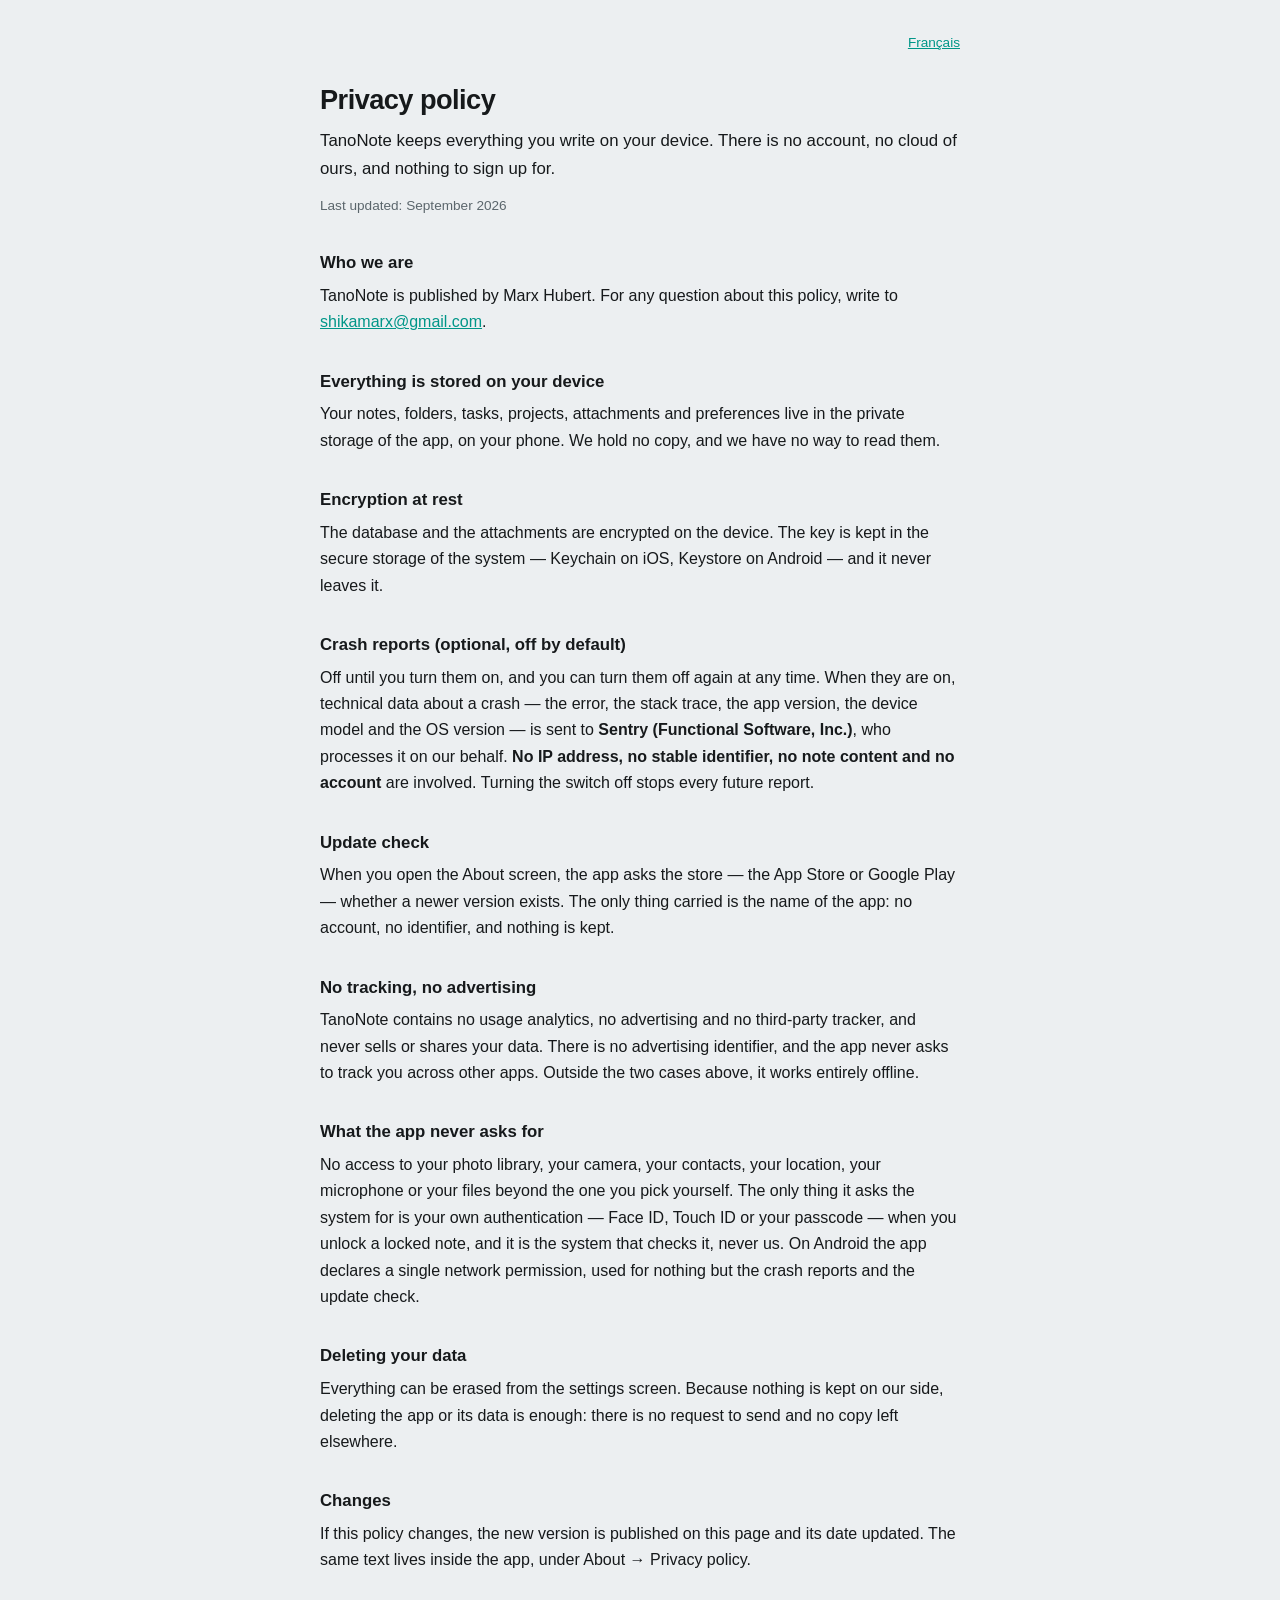
==== site/privacy/index.html @ a53e76ed "Prepare the store listings and add the update check Update check - New UpdateService: the App Store " ====
<!doctype html>
<html lang="en">
<head>
<meta charset="utf-8">
<meta name="viewport" content="width=device-width, initial-scale=1">
<title>Privacy policy — TanoNote</title>
<meta name="description" content="What TanoNote stores on your device, what leaves it, and what never does.">
<link rel="alternate" hreflang="fr" href="fr.html">
<style>
:root {
  color-scheme: light dark;
  --bg: #eceff1;
  --fg: #16191b;
  --muted: #5b666c;
  --accent: #009688;
  --card: #ffffff;
}
@media (prefers-color-scheme: dark) {
  :root { --bg: #263238; --fg: #eceff1; --muted: #9fb0b8; --card: #2f3d44; }
}
* { box-sizing: border-box; }
body {
  margin: 0;
  padding: 32px 20px 64px;
  background: var(--bg);
  color: var(--fg);
  font: 16px/1.65 -apple-system, BlinkMacSystemFont, "Segoe UI", Roboto, sans-serif;
}
main { max-width: 40rem; margin: 0 auto; }
h1 { font-size: 1.7rem; letter-spacing: -0.02em; margin: 0 0 4px; }
h2 { font-size: 1.05rem; margin: 32px 0 6px; }
p { margin: 0 0 12px; }
.lead { font-size: 1.05rem; }
.updated, .lang { color: var(--muted); font-size: 0.85rem; }
.lang { text-align: right; margin: 0 0 24px; }
a { color: var(--accent); }
strong { font-weight: 600; }
</style>
</head>
<body>
<main>
<p class="lang"><a href="fr.html">Français</a></p>
<h1>Privacy policy</h1>
<p class="lead">TanoNote keeps everything you write on your device. There is no account, no cloud of ours, and nothing to sign up for.</p>
<p class="updated">Last updated: September 2026</p>

<h2>Who we are</h2>
<p>TanoNote is published by Marx Hubert. For any question about this policy, write to <a href="mailto:shikamarx@gmail.com">shikamarx@gmail.com</a>.</p>

<h2>Everything is stored on your device</h2>
<p>Your notes, folders, tasks, projects, attachments and preferences live in the private storage of the app, on your phone. We hold no copy, and we have no way to read them.</p>

<h2>Encryption at rest</h2>
<p>The database and the attachments are encrypted on the device. The key is kept in the secure storage of the system — Keychain on iOS, Keystore on Android — and it never leaves it.</p>

<h2>Crash reports (optional, off by default)</h2>
<p>Off until you turn them on, and you can turn them off again at any time. When they are on, technical data about a crash — the error, the stack trace, the app version, the device model and the OS version — is sent to <strong>Sentry (Functional Software, Inc.)</strong>, who processes it on our behalf. <strong>No IP address, no stable identifier, no note content and no account</strong> are involved. Turning the switch off stops every future report.</p>

<h2>Update check</h2>
<p>When you open the About screen, the app asks the store — the App Store or Google Play — whether a newer version exists. The only thing carried is the name of the app: no account, no identifier, and nothing is kept.</p>

<h2>No tracking, no advertising</h2>
<p>TanoNote contains no usage analytics, no advertising and no third-party tracker, and never sells or shares your data. There is no advertising identifier, and the app never asks to track you across other apps. Outside the two cases above, it works entirely offline.</p>

<h2>What the app never asks for</h2>
<p>No access to your photo library, your camera, your contacts, your location, your microphone or your files beyond the one you pick yourself. The only thing it asks the system for is your own authentication — Face ID, Touch ID or your passcode — when you unlock a locked note, and it is the system that checks it, never us. On Android the app declares a single network permission, used for nothing but the crash reports and the update check.</p>

<h2>Deleting your data</h2>
<p>Everything can be erased from the settings screen. Because nothing is kept on our side, deleting the app or its data is enough: there is no request to send and no copy left elsewhere.</p>

<h2>Changes</h2>
<p>If this policy changes, the new version is published on this page and its date updated. The same text lives inside the app, under About → Privacy policy.</p>
</main>
</body>
</html>
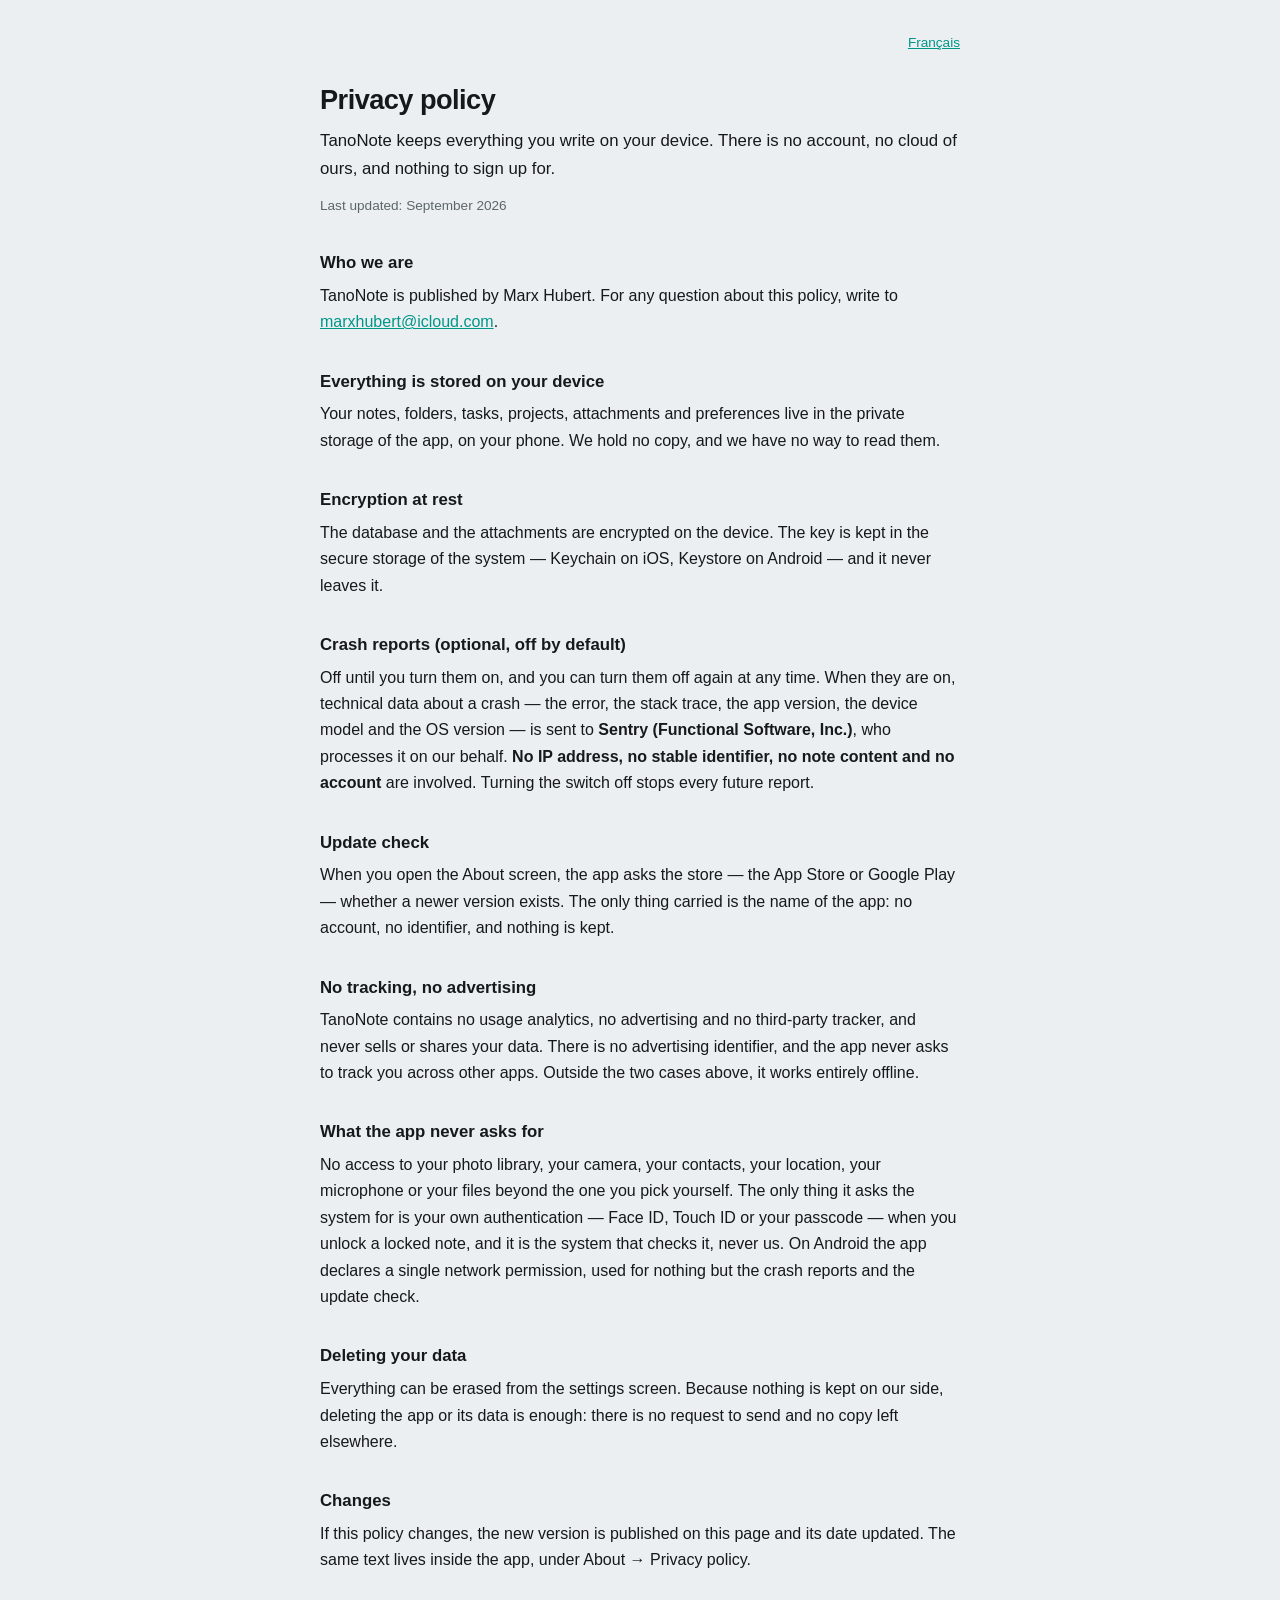
==== commit c71bf9fd: "Give the last interface touches, and take the identity out of the repository Four interface touches." ====
--- a/site/privacy/index.html
+++ b/site/privacy/index.html
@@ -45,7 +45,7 @@
 <p class="updated">Last updated: September 2026</p>
 
 <h2>Who we are</h2>
-<p>TanoNote is published by Marx Hubert. For any question about this policy, write to <a href="mailto:shikamarx@gmail.com">shikamarx@gmail.com</a>.</p>
+<p>TanoNote is published by Marx Hubert. For any question about this policy, write to <a href="mailto:marxhubert@icloud.com">marxhubert@icloud.com</a>.</p>
 
 <h2>Everything is stored on your device</h2>
 <p>Your notes, folders, tasks, projects, attachments and preferences live in the private storage of the app, on your phone. We hold no copy, and we have no way to read them.</p>
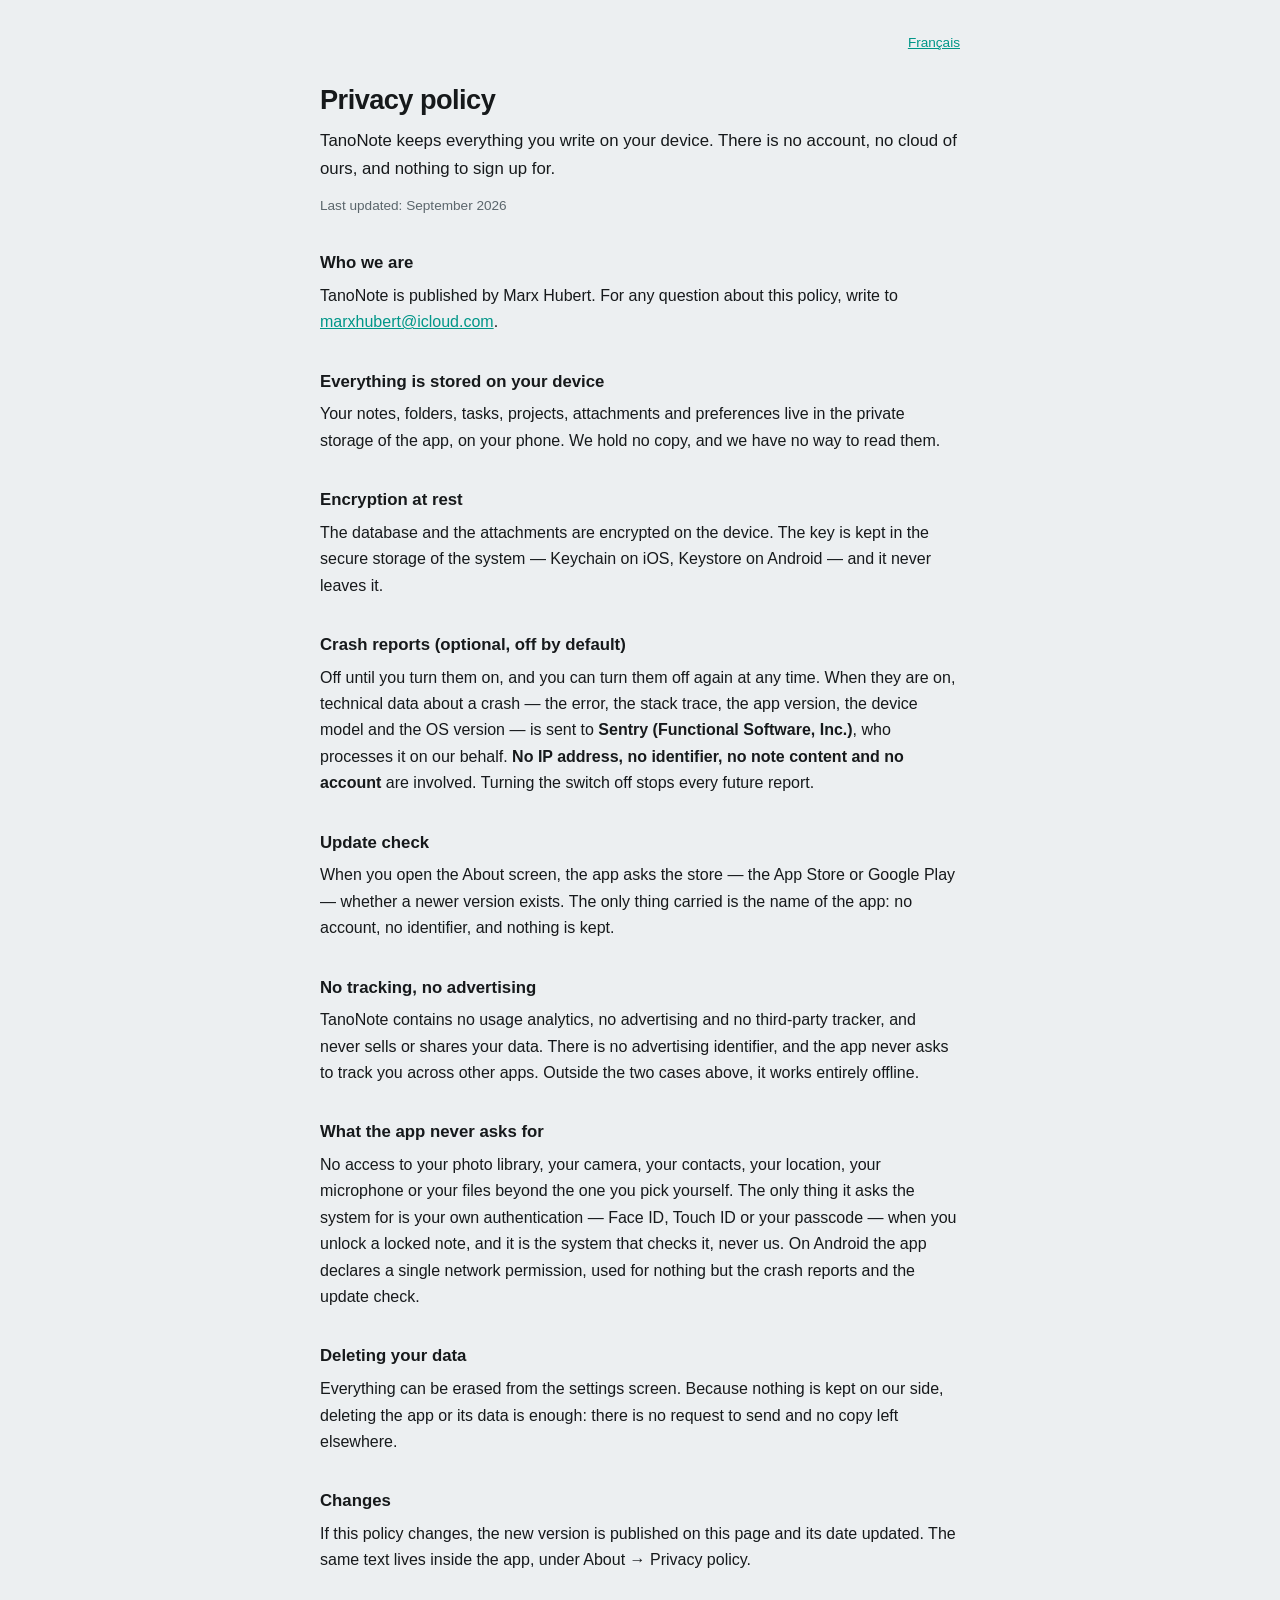
==== commit 0f41bcb6: "Remember the recent searches, and drop a confusing word The search field offers the last queries whi" ====
--- a/site/privacy/index.html
+++ b/site/privacy/index.html
@@ -54,7 +54,7 @@
 <p>The database and the attachments are encrypted on the device. The key is kept in the secure storage of the system — Keychain on iOS, Keystore on Android — and it never leaves it.</p>
 
 <h2>Crash reports (optional, off by default)</h2>
-<p>Off until you turn them on, and you can turn them off again at any time. When they are on, technical data about a crash — the error, the stack trace, the app version, the device model and the OS version — is sent to <strong>Sentry (Functional Software, Inc.)</strong>, who processes it on our behalf. <strong>No IP address, no stable identifier, no note content and no account</strong> are involved. Turning the switch off stops every future report.</p>
+<p>Off until you turn them on, and you can turn them off again at any time. When they are on, technical data about a crash — the error, the stack trace, the app version, the device model and the OS version — is sent to <strong>Sentry (Functional Software, Inc.)</strong>, who processes it on our behalf. <strong>No IP address, no identifier, no note content and no account</strong> are involved. Turning the switch off stops every future report.</p>
 
 <h2>Update check</h2>
 <p>When you open the About screen, the app asks the store — the App Store or Google Play — whether a newer version exists. The only thing carried is the name of the app: no account, no identifier, and nothing is kept.</p>
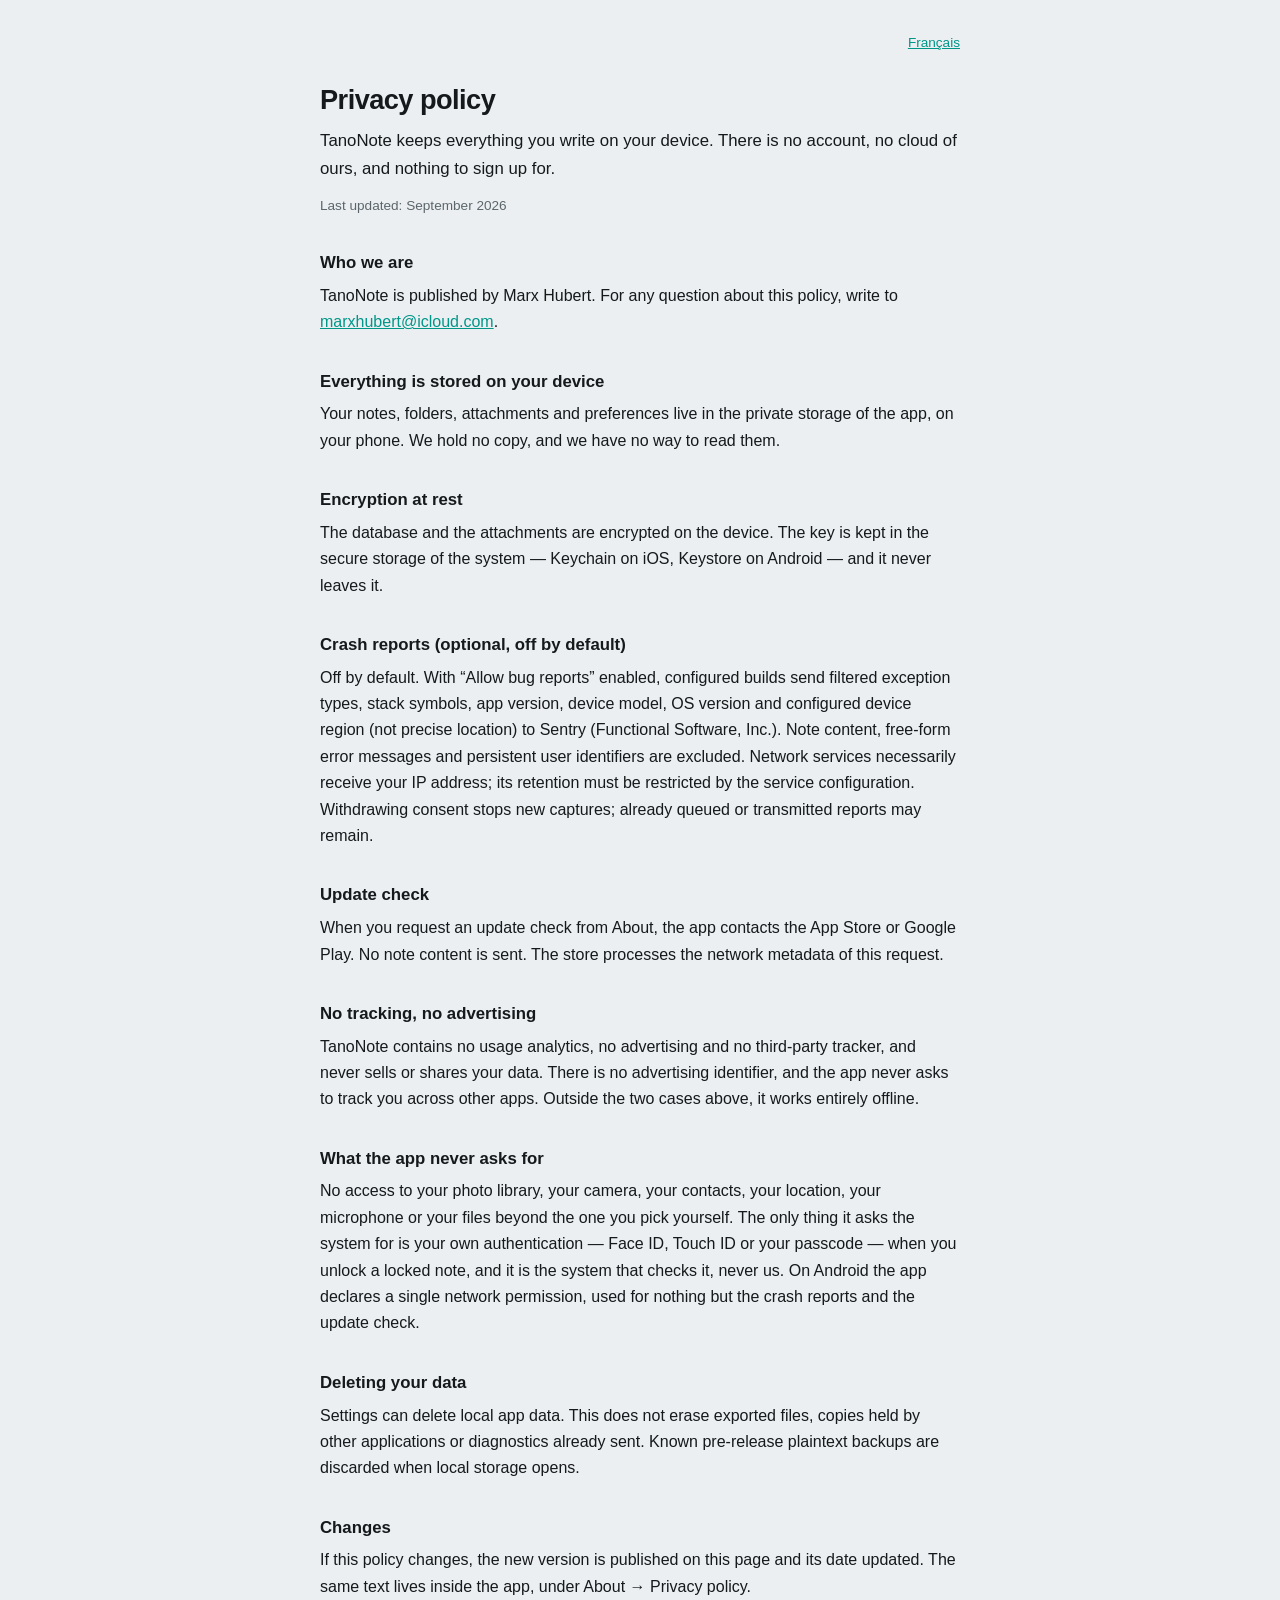
==== commit bb39a07b: "Consolidate security, access rules and Premium foundations Harden archive imports, encrypted storage" ====
--- a/site/privacy/index.html
+++ b/site/privacy/index.html
@@ -48,16 +48,16 @@
 <p>TanoNote is published by Marx Hubert. For any question about this policy, write to <a href="mailto:marxhubert@icloud.com">marxhubert@icloud.com</a>.</p>
 
 <h2>Everything is stored on your device</h2>
-<p>Your notes, folders, tasks, projects, attachments and preferences live in the private storage of the app, on your phone. We hold no copy, and we have no way to read them.</p>
+<p>Your notes, folders, attachments and preferences live in the private storage of the app, on your phone. We hold no copy, and we have no way to read them.</p>
 
 <h2>Encryption at rest</h2>
 <p>The database and the attachments are encrypted on the device. The key is kept in the secure storage of the system — Keychain on iOS, Keystore on Android — and it never leaves it.</p>
 
 <h2>Crash reports (optional, off by default)</h2>
-<p>Off until you turn them on, and you can turn them off again at any time. When they are on, technical data about a crash — the error, the stack trace, the app version, the device model and the OS version — is sent to <strong>Sentry (Functional Software, Inc.)</strong>, who processes it on our behalf. <strong>No IP address, no identifier, no note content and no account</strong> are involved. Turning the switch off stops every future report.</p>
+<p>Off by default. With “Allow bug reports” enabled, configured builds send filtered exception types, stack symbols, app version, device model, OS version and configured device region (not precise location) to Sentry (Functional Software, Inc.). Note content, free-form error messages and persistent user identifiers are excluded. Network services necessarily receive your IP address; its retention must be restricted by the service configuration. Withdrawing consent stops new captures; already queued or transmitted reports may remain.</p>
 
 <h2>Update check</h2>
-<p>When you open the About screen, the app asks the store — the App Store or Google Play — whether a newer version exists. The only thing carried is the name of the app: no account, no identifier, and nothing is kept.</p>
+<p>When you request an update check from About, the app contacts the App Store or Google Play. No note content is sent. The store processes the network metadata of this request.</p>
 
 <h2>No tracking, no advertising</h2>
 <p>TanoNote contains no usage analytics, no advertising and no third-party tracker, and never sells or shares your data. There is no advertising identifier, and the app never asks to track you across other apps. Outside the two cases above, it works entirely offline.</p>
@@ -66,7 +66,7 @@
 <p>No access to your photo library, your camera, your contacts, your location, your microphone or your files beyond the one you pick yourself. The only thing it asks the system for is your own authentication — Face ID, Touch ID or your passcode — when you unlock a locked note, and it is the system that checks it, never us. On Android the app declares a single network permission, used for nothing but the crash reports and the update check.</p>
 
 <h2>Deleting your data</h2>
-<p>Everything can be erased from the settings screen. Because nothing is kept on our side, deleting the app or its data is enough: there is no request to send and no copy left elsewhere.</p>
+<p>Settings can delete local app data. This does not erase exported files, copies held by other applications or diagnostics already sent. Known pre-release plaintext backups are discarded when local storage opens.</p>
 
 <h2>Changes</h2>
 <p>If this policy changes, the new version is published on this page and its date updated. The same text lives inside the app, under About → Privacy policy.</p>
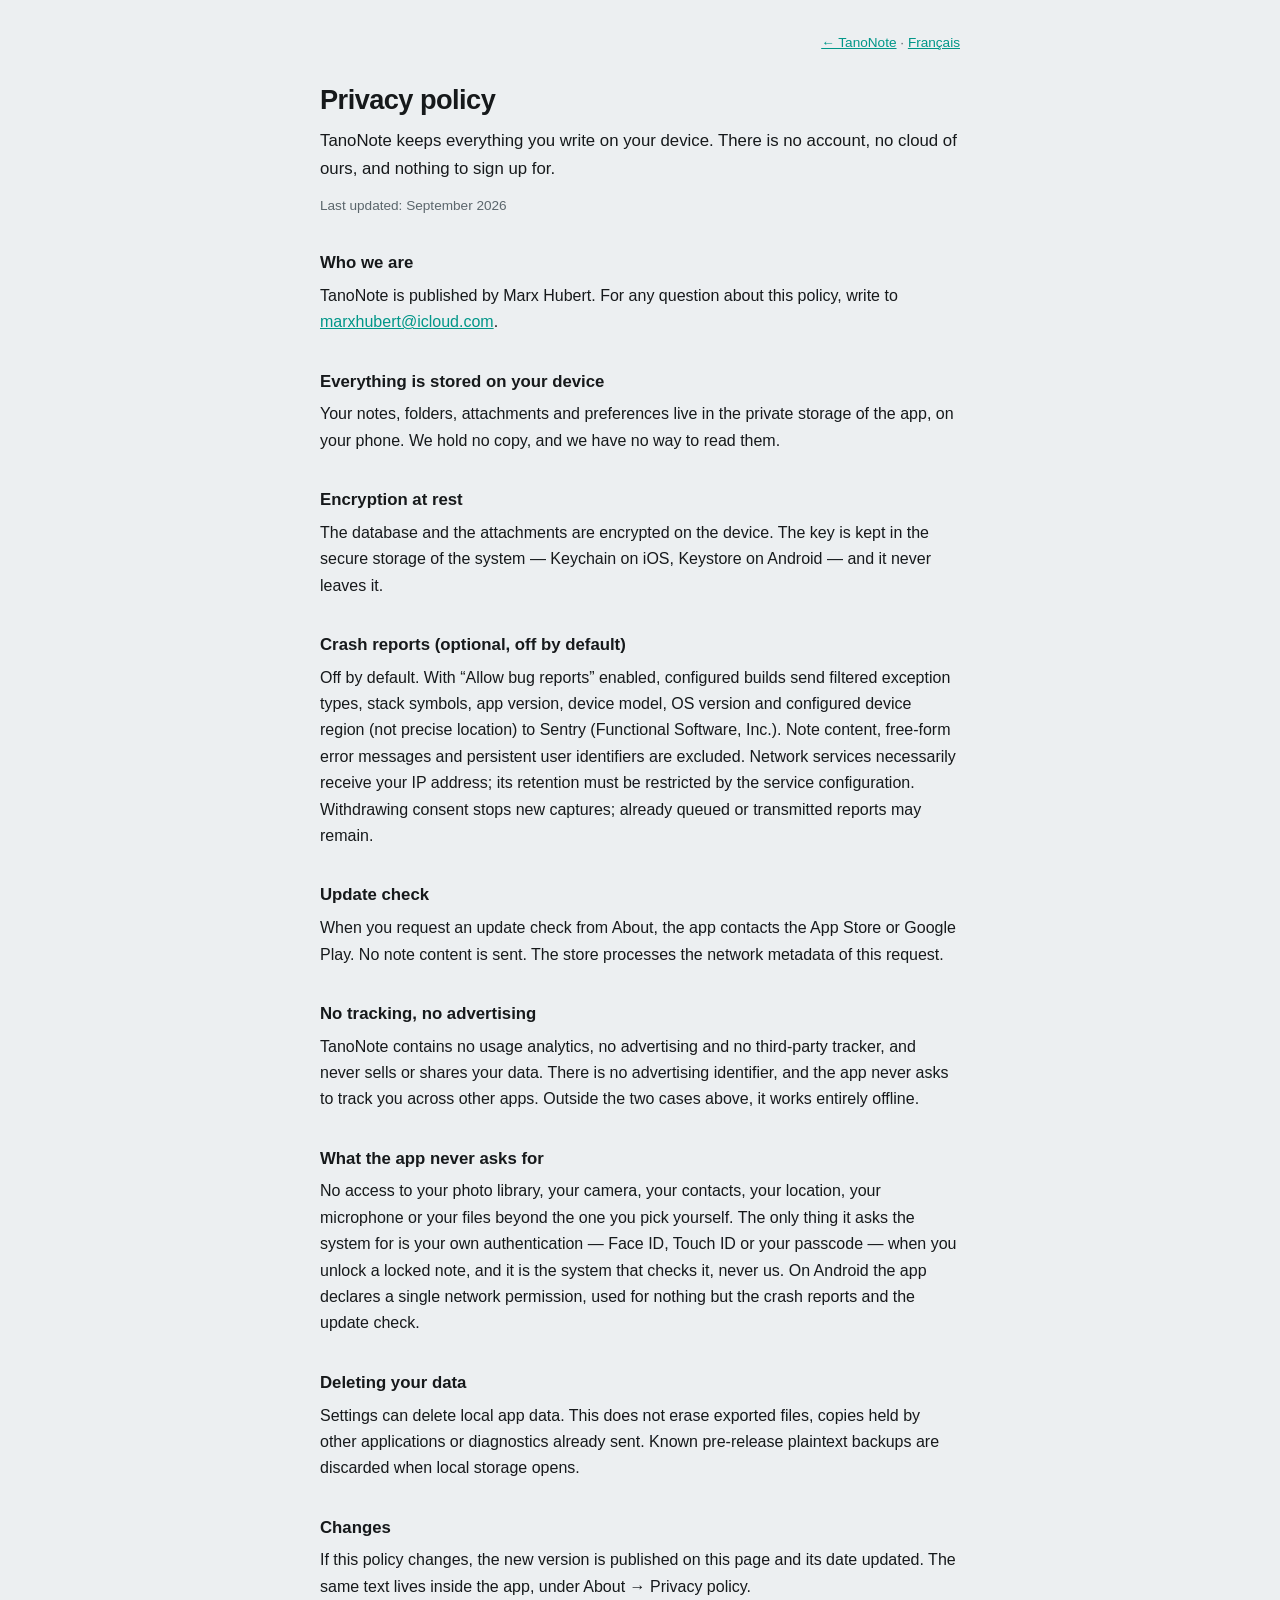
==== commit 128c573e: "Publish the TanoNote landing page A paper-and-ink page served from site/ by the existing Pages workf" ====
--- a/site/privacy/index.html
+++ b/site/privacy/index.html
@@ -39,7 +39,7 @@
 </head>
 <body>
 <main>
-<p class="lang"><a href="fr.html">Français</a></p>
+<p class="lang"><a href="../">← TanoNote</a> · <a href="fr.html">Français</a></p>
 <h1>Privacy policy</h1>
 <p class="lead">TanoNote keeps everything you write on your device. There is no account, no cloud of ours, and nothing to sign up for.</p>
 <p class="updated">Last updated: September 2026</p>
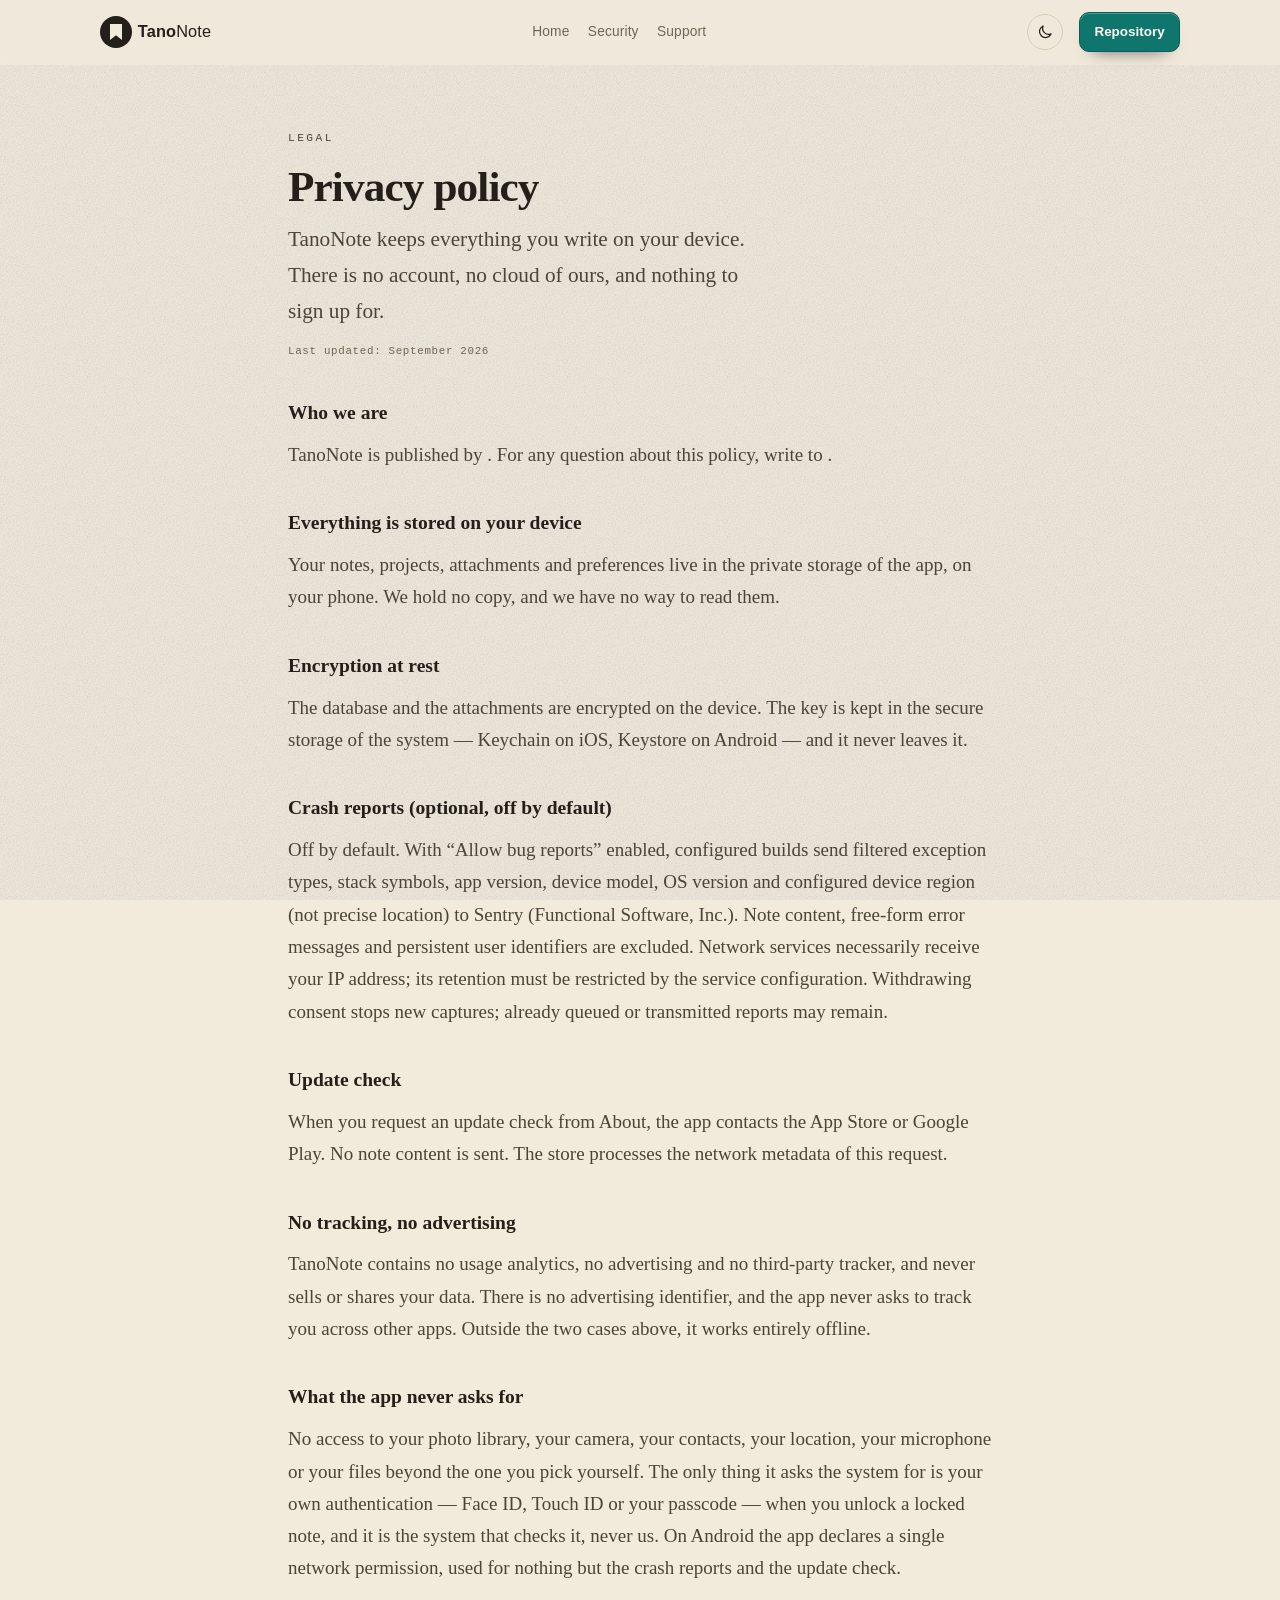
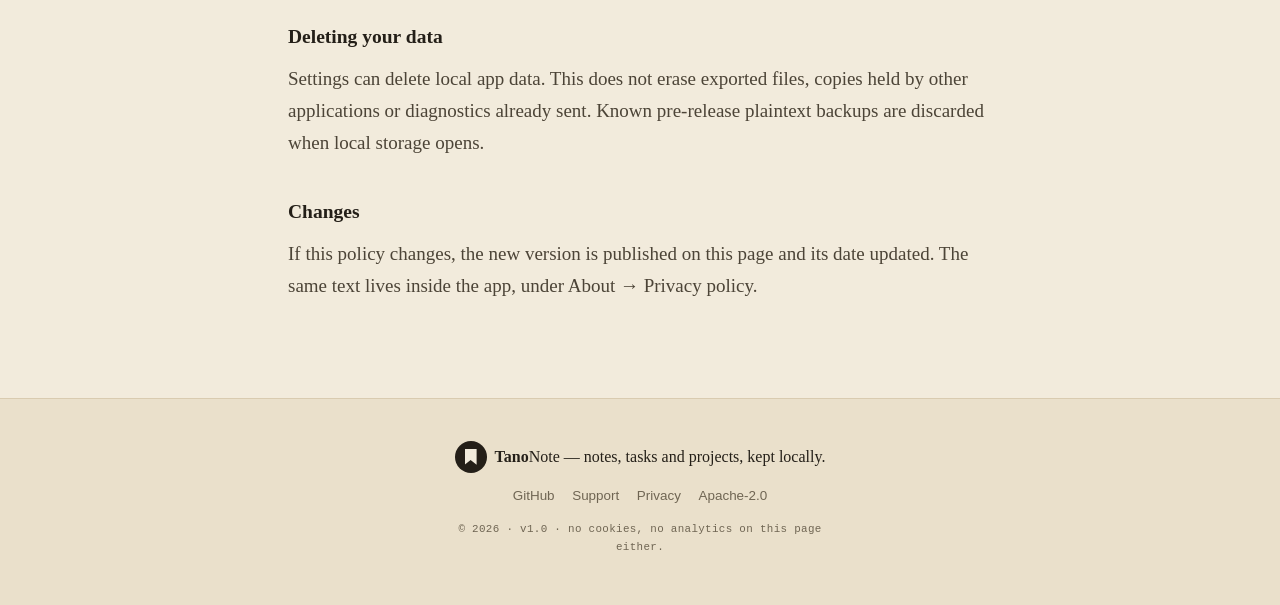
==== commit 829cf462: "Hydrate the site from a private config, and fold the policy into the site Everything specific to thi" ====
--- a/site/privacy/index.html
+++ b/site/privacy/index.html
@@ -5,71 +5,91 @@
 <meta name="viewport" content="width=device-width, initial-scale=1">
 <title>Privacy policy — TanoNote</title>
 <meta name="description" content="What TanoNote stores on your device, what leaves it, and what never does.">
-<link rel="alternate" hreflang="fr" href="fr.html">
-<style>
-:root {
-  color-scheme: light dark;
-  --bg: #eceff1;
-  --fg: #16191b;
-  --muted: #5b666c;
-  --accent: #009688;
-  --card: #ffffff;
-}
-@media (prefers-color-scheme: dark) {
-  :root { --bg: #263238; --fg: #eceff1; --muted: #9fb0b8; --card: #2f3d44; }
-}
-* { box-sizing: border-box; }
-body {
-  margin: 0;
-  padding: 32px 20px 64px;
-  background: var(--bg);
-  color: var(--fg);
-  font: 16px/1.65 -apple-system, BlinkMacSystemFont, "Segoe UI", Roboto, sans-serif;
-}
-main { max-width: 40rem; margin: 0 auto; }
-h1 { font-size: 1.7rem; letter-spacing: -0.02em; margin: 0 0 4px; }
-h2 { font-size: 1.05rem; margin: 32px 0 6px; }
-p { margin: 0 0 12px; }
-.lead { font-size: 1.05rem; }
-.updated, .lang { color: var(--muted); font-size: 0.85rem; }
-.lang { text-align: right; margin: 0 0 24px; }
-a { color: var(--accent); }
-strong { font-weight: 600; }
-</style>
+<meta name="theme-color" content="#f2ebdc" media="(prefers-color-scheme: light)">
+<meta name="theme-color" content="#18140e" media="(prefers-color-scheme: dark)">
+<link rel="icon" href="data:image/svg+xml,%3Csvg xmlns='http://www.w3.org/2000/svg' viewBox='0 0 32 32'%3E%3Crect width='32' height='32' rx='7' fill='%23241f18'/%3E%3Cpath d='M11 8h10v16l-5-4-5 4z' fill='%23f2ebdc'/%3E%3C/svg%3E">
+<script>
+  // Apply a remembered theme before the first paint, so a choice never flashes.
+  (function () {
+    try {
+      var saved = localStorage.getItem("tano-theme");
+      if (saved === "dark" || saved === "light") {
+        document.documentElement.setAttribute("data-theme", saved);
+      }
+    } catch (error) { /* private mode: keep the system preference */ }
+  })();
+</script>
+<link rel="stylesheet" href="../site.css">
 </head>
-<body>
-<main>
-<p class="lang"><a href="../">← TanoNote</a> · <a href="fr.html">Français</a></p>
-<h1>Privacy policy</h1>
-<p class="lead">TanoNote keeps everything you write on your device. There is no account, no cloud of ours, and nothing to sign up for.</p>
-<p class="updated">Last updated: September 2026</p>
+<body data-root="..">
+<a class="skip" href="#main">Skip to content</a>
 
-<h2>Who we are</h2>
-<p>TanoNote is published by Marx Hubert. For any question about this policy, write to <a href="mailto:marxhubert@icloud.com">marxhubert@icloud.com</a>.</p>
+<header class="masthead" id="top">
+  <div class="wrap masthead-inner">
+    <a class="brand" href="../" aria-label="TanoNote, back to the home page">
+      <span class="brand-mark" aria-hidden="true"><span class="bookmark"></span></span>
+      <span class="brand-word">Tano<em>Note</em></span>
+    </a>
+    <nav class="nav" aria-label="Sections">
+      <a href="../">Home</a>
+      <a href="../#security">Security</a>
+      <a href="../#support">Support</a>
+    </nav>
+    <button class="theme-toggle" type="button" data-theme-toggle aria-label="Switch between the light and dark theme" title="Switch theme">
+      <svg class="moon" viewBox="0 0 24 24" aria-hidden="true"><path d="M20 14.5A8 8 0 0 1 9.5 4a8 8 0 1 0 10.5 10.5z"/></svg>
+      <svg class="sun" viewBox="0 0 24 24" aria-hidden="true"><circle cx="12" cy="12" r="4"/><path d="M12 2v2M12 20v2M4.9 4.9l1.4 1.4M17.7 17.7l1.4 1.4M2 12h2M20 12h2M4.9 19.1l1.4-1.4M17.7 6.3l1.4-1.4"/></svg>
+    </button>
+    <a class="btn btn-small" data-cfg-href="repoUrl" href="https://github.com/marxhubert/tano" rel="noopener">Repository</a>
+  </div>
+</header>
 
-<h2>Everything is stored on your device</h2>
-<p>Your notes, folders, attachments and preferences live in the private storage of the app, on your phone. We hold no copy, and we have no way to read them.</p>
+<main id="main" class="wrap prose">
+  <p class="eyebrow">Legal</p>
+  <h1>Privacy policy</h1>
+  <p class="lead">TanoNote keeps everything you write on your device. There is no account, no cloud of ours, and nothing to sign up for.</p>
+  <p class="updated">Last updated: September <span data-year>2026</span></p>
 
-<h2>Encryption at rest</h2>
-<p>The database and the attachments are encrypted on the device. The key is kept in the secure storage of the system — Keychain on iOS, Keystore on Android — and it never leaves it.</p>
+  <h2>Who we are</h2>
+  <p>TanoNote is published by <span data-cfg="author"></span>. For any question about this policy, write to <a data-cfg-mailto="contactEmail" href="#"><span data-cfg="contactEmail"></span></a>.</p>
 
-<h2>Crash reports (optional, off by default)</h2>
-<p>Off by default. With “Allow bug reports” enabled, configured builds send filtered exception types, stack symbols, app version, device model, OS version and configured device region (not precise location) to Sentry (Functional Software, Inc.). Note content, free-form error messages and persistent user identifiers are excluded. Network services necessarily receive your IP address; its retention must be restricted by the service configuration. Withdrawing consent stops new captures; already queued or transmitted reports may remain.</p>
+  <h2>Everything is stored on your device</h2>
+  <p>Your notes, projects, attachments and preferences live in the private storage of the app, on your phone. We hold no copy, and we have no way to read them.</p>
 
-<h2>Update check</h2>
-<p>When you request an update check from About, the app contacts the App Store or Google Play. No note content is sent. The store processes the network metadata of this request.</p>
+  <h2>Encryption at rest</h2>
+  <p>The database and the attachments are encrypted on the device. The key is kept in the secure storage of the system — Keychain on iOS, Keystore on Android — and it never leaves it.</p>
 
-<h2>No tracking, no advertising</h2>
-<p>TanoNote contains no usage analytics, no advertising and no third-party tracker, and never sells or shares your data. There is no advertising identifier, and the app never asks to track you across other apps. Outside the two cases above, it works entirely offline.</p>
+  <h2>Crash reports (optional, off by default)</h2>
+  <p>Off by default. With “Allow bug reports” enabled, configured builds send filtered exception types, stack symbols, app version, device model, OS version and configured device region (not precise location) to Sentry (Functional Software, Inc.). Note content, free-form error messages and persistent user identifiers are excluded. Network services necessarily receive your IP address; its retention must be restricted by the service configuration. Withdrawing consent stops new captures; already queued or transmitted reports may remain.</p>
 
-<h2>What the app never asks for</h2>
-<p>No access to your photo library, your camera, your contacts, your location, your microphone or your files beyond the one you pick yourself. The only thing it asks the system for is your own authentication — Face ID, Touch ID or your passcode — when you unlock a locked note, and it is the system that checks it, never us. On Android the app declares a single network permission, used for nothing but the crash reports and the update check.</p>
+  <h2>Update check</h2>
+  <p>When you request an update check from About, the app contacts the App Store or Google Play. No note content is sent. The store processes the network metadata of this request.</p>
 
-<h2>Deleting your data</h2>
-<p>Settings can delete local app data. This does not erase exported files, copies held by other applications or diagnostics already sent. Known pre-release plaintext backups are discarded when local storage opens.</p>
+  <h2>No tracking, no advertising</h2>
+  <p>TanoNote contains no usage analytics, no advertising and no third-party tracker, and never sells or shares your data. There is no advertising identifier, and the app never asks to track you across other apps. Outside the two cases above, it works entirely offline.</p>
 
-<h2>Changes</h2>
-<p>If this policy changes, the new version is published on this page and its date updated. The same text lives inside the app, under About → Privacy policy.</p>
+  <h2>What the app never asks for</h2>
+  <p>No access to your photo library, your camera, your contacts, your location, your microphone or your files beyond the one you pick yourself. The only thing it asks the system for is your own authentication — Face ID, Touch ID or your passcode — when you unlock a locked note, and it is the system that checks it, never us. On Android the app declares a single network permission, used for nothing but the crash reports and the update check.</p>
+
+  <h2>Deleting your data</h2>
+  <p>Settings can delete local app data. This does not erase exported files, copies held by other applications or diagnostics already sent. Known pre-release plaintext backups are discarded when local storage opens.</p>
+
+  <h2>Changes</h2>
+  <p>If this policy changes, the new version is published on this page and its date updated. The same text lives inside the app, under About → Privacy policy.</p>
 </main>
+
+<footer class="footer">
+  <div class="wrap footer-inner">
+    <p class="footer-brand"><span class="brand-mark" aria-hidden="true"><span class="bookmark"></span></span> <span class="footer-wordmark"><strong>Tano</strong>Note — notes, tasks and projects, kept locally.</span></p>
+    <nav class="footer-nav" aria-label="Footer">
+      <a data-cfg-href="repoUrl" href="https://github.com/marxhubert/tano" rel="noopener">GitHub</a>
+      <a href="../#support">Support</a>
+      <a href="./">Privacy</a>
+      <a data-cfg-href="licenseUrl" href="https://github.com/marxhubert/tano/blob/master/LICENSE" rel="noopener">Apache-2.0</a>
+    </nav>
+    <p class="footer-fine">© <span data-year>2026</span> <span data-cfg="author"></span> · v<span data-cfg="version">1.0</span> · no cookies, no analytics on this page either.</p>
+  </div>
+</footer>
+
+<script src="../site.js" defer></script>
 </body>
 </html>
--- a/site/site.css
+++ b/site/site.css
@@ -0,0 +1,556 @@
+/* TanoNote landing page — paper and ink.
+  Light: parchment daylight. Dark: a warm night reading lamp.
+  No build step, no external assets, no cookies. */
+
+:root {
+  color-scheme: light dark;
+
+  --serif: "Iowan Old Style", "Palatino Linotype", Palatino, "Book Antiqua", "URW Palladio L", Georgia, "Times New Roman", serif;
+  --sans: -apple-system, BlinkMacSystemFont, "Segoe UI", Roboto, Helvetica, Arial, sans-serif;
+  --mono: ui-monospace, "SFMono-Regular", "JetBrains Mono", Menlo, Consolas, monospace;
+
+  --paper: #f2ebdc;
+  --paper-2: #eae0cb;
+  --card: #fffdf6;
+  --ink: #241f18;
+  --ink-soft: #4c4437;
+  --muted: #6f6553;
+  --rule: #d9cbb0;
+  --line: #e6dac2;
+  --accent: #0f766e;
+  --accent-2: #009688;
+  --amber: #b06a0c;
+  --on-accent: #fdfaf2;
+
+  --vault-bg: #211b13;
+  --vault-fg: #f4ecdb;
+  --vault-muted: #c5b7a0;
+  --vault-rule: #4a3f2c;
+
+  --grain: url("data:image/svg+xml,%3Csvg xmlns='http://www.w3.org/2000/svg' width='160' height='160'%3E%3Cfilter id='n'%3E%3CfeTurbulence type='fractalNoise' baseFrequency='0.9' numOctaves='2' stitchTiles='stitch'/%3E%3C/filter%3E%3Crect width='100%25' height='100%25' filter='url(%23n)' opacity='0.42'/%3E%3C/svg%3E");
+}
+
+/* The dark palette, written once. It applies when the visitor picked dark,
+  and as the system default when they have not picked anything. */
+:root[data-theme="dark"] {
+  --paper: #18140e;
+  --paper-2: #1f1a12;
+  --card: #221c14;
+  --ink: #efe4d0;
+  --ink-soft: #d9ccb5;
+  --muted: #b1a288;
+  --rule: #3a3122;
+  --line: #2b2417;
+  --accent: #5cc9bd;
+  --accent-2: #4db6ac;
+  --amber: #dfa14a;
+  --on-accent: #10241f;
+
+  --vault-bg: #0f0c08;
+  --vault-fg: #f4ecdb;
+  --vault-muted: #c0b299;
+  --vault-rule: #3d3424;
+}
+@media (prefers-color-scheme: dark) {
+  :root:not([data-theme="light"]) {
+    --paper: #18140e;
+    --paper-2: #1f1a12;
+    --card: #221c14;
+    --ink: #efe4d0;
+    --ink-soft: #d9ccb5;
+    --muted: #b1a288;
+    --rule: #3a3122;
+    --line: #2b2417;
+    --accent: #5cc9bd;
+    --accent-2: #4db6ac;
+    --amber: #dfa14a;
+    --on-accent: #10241f;
+
+    --vault-bg: #0f0c08;
+    --vault-fg: #f4ecdb;
+    --vault-muted: #c0b299;
+    --vault-rule: #3d3424;
+  }
+}
+
+* { box-sizing: border-box; }
+
+html { scroll-behavior: smooth; }
+[id] { scroll-margin-top: 84px; }
+
+body {
+  margin: 0;
+  font-family: var(--serif);
+  font-size: clamp(17px, 0.35vw + 15.6px, 19px);
+  line-height: 1.7;
+  color: var(--ink);
+  background-color: var(--paper);
+  background-image: var(--grain);
+  background-attachment: fixed;
+  -webkit-font-smoothing: antialiased;
+}
+
+::selection { background: color-mix(in srgb, var(--amber) 35%, transparent); }
+
+a { color: var(--accent); text-underline-offset: 3px; }
+a:hover { text-decoration-thickness: 2px; }
+:focus-visible { outline: 2px solid var(--accent); outline-offset: 3px; border-radius: 3px; }
+
+.skip {
+  position: absolute; left: -9999px; top: 0; z-index: 100;
+  background: var(--card); color: var(--ink); padding: .7rem 1rem;
+  border: 1px solid var(--rule); border-radius: 0 0 8px 0;
+}
+.skip:focus { left: 0; }
+
+.wrap { width: min(1080px, 100% - 2.5rem); margin-inline: auto; }
+
+/* ---------- Masthead ---------- */
+
+.masthead {
+  position: sticky; top: 0; z-index: 20;
+  background: var(--paper);
+  background: color-mix(in srgb, var(--paper) 86%, transparent);
+  -webkit-backdrop-filter: blur(10px);
+  backdrop-filter: blur(10px);
+  border-bottom: 1px solid transparent;
+  transition: border-color .25s ease, box-shadow .25s ease;
+}
+.masthead.is-stuck { border-bottom-color: var(--rule); box-shadow: 0 10px 24px -22px rgba(30, 20, 4, .8); }
+.masthead-inner { display: flex; align-items: center; gap: 1rem; min-height: 64px; }
+
+.brand {
+  display: inline-flex; align-items: center; gap: .36rem;
+  font-family: var(--sans); font-weight: 700; letter-spacing: .01em;
+  color: var(--ink); text-decoration: none; font-size: 1.02rem;
+}
+.brand-mark {
+  display: grid; place-items: center; width: 32px; height: 32px;
+  background: var(--ink); color: var(--paper); border-radius: 50%;
+}
+/* Same bookmark as the one before "locked": 12 by 16, in the mark's colour. */
+.brand-mark .bookmark { background: currentColor; }
+.brand-word em { font-style: normal; font-weight: 400; }
+/* "Note" stays as light as the brand wordmark does. */
+.wordmark-note { font-weight: 400; }
+
+.theme-toggle {
+  display: inline-grid; place-items: center; width: 36px; height: 36px;
+  padding: 0; background: transparent; color: var(--ink);
+  border: 1px solid var(--rule); border-radius: 50%; cursor: pointer;
+}
+.theme-toggle:hover { border-color: var(--accent); color: var(--accent); }
+.theme-toggle svg {
+  width: 18px; height: 18px; fill: none; stroke: currentColor;
+  stroke-width: 1.7; stroke-linecap: round; stroke-linejoin: round;
+}
+.theme-toggle .sun { display: none; }
+:root[data-theme="dark"] .theme-toggle .sun { display: block; }
+:root[data-theme="dark"] .theme-toggle .moon { display: none; }
+@media (prefers-color-scheme: dark) {
+  :root:not([data-theme="light"]) .theme-toggle .sun { display: block; }
+  :root:not([data-theme="light"]) .theme-toggle .moon { display: none; }
+}
+
+.nav { display: flex; gap: 1.15rem; margin-inline: auto; }
+.nav a {
+  font-family: var(--sans); font-size: .86rem; letter-spacing: .01em;
+  color: var(--muted); text-decoration: none;
+}
+.nav a:hover { color: var(--accent); }
+
+/* ---------- Buttons ---------- */
+
+.btn {
+  display: inline-flex; align-items: center; justify-content: center; gap: .5rem;
+  font-family: var(--sans); font-weight: 600; font-size: .92rem;
+  padding: .72rem 1.15rem; border-radius: 10px; text-decoration: none;
+  color: var(--on-accent); background: var(--accent);
+  border: 1px solid color-mix(in srgb, var(--accent) 78%, #000);
+  box-shadow: 0 1px 0 rgba(255, 255, 255, .25) inset, 0 10px 18px -14px rgba(0, 0, 0, .9);
+  transition: transform .16s ease, filter .16s ease;
+}
+.btn:hover { transform: translateY(-1px); filter: brightness(1.05); text-decoration: none; }
+.btn-small { padding: .5rem .9rem; font-size: .84rem; }
+.btn-ghost {
+  background: transparent; color: var(--ink);
+  border: 1px solid var(--rule); box-shadow: none;
+}
+.btn-ghost:hover { border-color: var(--accent); color: var(--accent); }
+.btn-quiet {
+  background: var(--paper-2); color: var(--muted);
+  border: 1px dashed var(--rule); box-shadow: none; cursor: default;
+}
+.btn-quiet:hover { transform: none; filter: none; }
+.btn-quiet[href] { cursor: pointer; }
+.btn-quiet[href]:hover { border-color: var(--accent); color: var(--accent); }
+.btn-logo { width: 18px; height: 18px; fill: currentColor; flex: none; }
+.sr-only {
+  position: absolute; width: 1px; height: 1px; padding: 0; margin: -1px;
+  overflow: hidden; clip: rect(0 0 0 0); white-space: nowrap; border: 0;
+}
+
+/* ---------- Hero ---------- */
+
+.hero {
+  padding: clamp(2.6rem, 6vw, 5rem) 0 clamp(2rem, 5vw, 4rem);
+  background-image: repeating-linear-gradient(to bottom, transparent 0 33px, var(--line) 33px 34px);
+  background-position: 0 22px;
+}
+.hero-grid {
+  display: grid; grid-template-columns: 1.08fr .92fr;
+  gap: clamp(1.5rem, 5vw, 3.5rem); align-items: center;
+}
+
+.eyebrow {
+  font-family: var(--mono); text-transform: uppercase; letter-spacing: .22em;
+  font-size: .7rem; color: var(--amber); margin: 0 0 .6rem;
+}
+h1 {
+  font-family: var(--serif); font-weight: 600;
+  font-size: clamp(2.15rem, 4.6vw, 3.35rem); line-height: 1.06;
+  letter-spacing: -.02em; margin: 0 0 1rem;
+}
+.lead { font-size: 1.1em; color: var(--ink-soft); margin: 0; max-width: 46ch; }
+[data-dropcap]::first-letter {
+  float: left; font-size: 3.1em; line-height: .78;
+  padding: .06em .1em 0 0; color: var(--accent); font-weight: 600;
+}
+
+.cta-row { display: flex; flex-wrap: wrap; gap: .7rem; margin-top: 1.5rem; }
+.fineprint {
+  display: flex; align-items: center; gap: .55rem; flex-wrap: wrap;
+  font-family: var(--mono); font-size: .7rem; letter-spacing: .05em;
+  color: var(--muted); margin: 1.1rem 0 0;
+}
+.dot { width: 7px; height: 7px; border-radius: 50%; background: var(--amber); flex: none; }
+
+/* Hero paper composition */
+.hero-art { position: relative; min-height: clamp(300px, 38vw, 380px); }
+.sheet {
+  position: absolute; background: var(--card); border: 1px solid var(--rule);
+  border-radius: 6px; padding: 1.25rem 1.4rem;
+  box-shadow: 0 1px 0 rgba(0, 0, 0, .05), 0 26px 44px -28px rgba(38, 26, 6, .75);
+}
+.sheet-back { top: 4%; left: 2%; width: 76%; transform: rotate(-3.2deg); opacity: .92; }
+.sheet-front { top: 26%; left: 20%; width: 80%; transform: rotate(1.5deg); }
+.sheet-tag {
+  font-family: var(--mono); font-size: .64rem; letter-spacing: .18em;
+  text-transform: uppercase; color: var(--muted); margin: 0 0 .45rem;
+}
+.sheet-title { font-family: var(--serif); font-size: 1.22rem; font-weight: 600; margin: 0 0 .7rem; }
+.sheet-lines { display: grid; gap: .6rem; margin-top: .2rem; }
+.ruled { display: block; height: 1px; background: color-mix(in srgb, var(--muted) 40%, transparent); }
+
+.checklist { list-style: none; margin: 0; padding: 0; font-family: var(--sans); font-size: .93rem; }
+.checklist li { display: flex; align-items: center; gap: .6rem; padding: .3rem 0; color: var(--ink-soft); }
+.checklist li.done { color: var(--muted); text-decoration: line-through; }
+.box { width: 16px; height: 16px; border: 1.5px solid var(--muted); border-radius: 4px; flex: none; }
+.checklist li.done .box {
+  background: var(--accent); border-color: var(--accent); position: relative;
+}
+.checklist li.done .box::after {
+  content: ""; position: absolute; left: 4px; top: 1px; width: 5px; height: 9px;
+  border: 2px solid var(--on-accent); border-top: 0; border-left: 0; transform: rotate(45deg);
+}
+.sheet-foot {
+  display: flex; align-items: center; gap: .45rem; margin: .95rem 0 0;
+  font-family: var(--mono); font-size: .64rem; letter-spacing: .16em;
+  text-transform: uppercase; color: var(--muted);
+}
+.bookmark {
+  display: inline-block; width: 12px; height: 16px; background: var(--amber);
+  clip-path: polygon(0 0, 100% 0, 100% 100%, 50% 70%, 0 100%);
+}
+
+/* ---------- Sections ---------- */
+
+.section { padding: clamp(3rem, 7vw, 6rem) 0; }
+.section.alt {
+  background: var(--paper-2);
+  border-top: 1px solid var(--rule);
+  border-bottom: 1px solid var(--rule);
+}
+.section-number {
+  font-family: var(--mono); text-transform: uppercase; letter-spacing: .24em;
+  font-size: .68rem; color: var(--amber); margin: 0 0 .5rem;
+}
+.section-title {
+  font-family: var(--serif); font-weight: 600; letter-spacing: -.015em;
+  font-size: clamp(1.6rem, 3.2vw, 2.25rem); line-height: 1.15;
+  margin: 0 0 2rem;
+}
+.section-title.small { font-size: clamp(1.3rem, 2.5vw, 1.7rem); margin-bottom: .6rem; }
+.section-title.light { color: var(--vault-fg); }
+.section-number.light { color: var(--amber); }
+.muted { color: var(--muted); margin: 0; }
+
+.card {
+  position: relative; background: var(--card);
+  border: 1px solid var(--rule); border-radius: 8px;
+  padding: 1.5rem 1.5rem 1.6rem;
+  box-shadow: 0 1px 0 rgba(0, 0, 0, .04), 0 18px 32px -26px rgba(38, 26, 6, .7);
+  transition: transform .2s ease, box-shadow .2s ease;
+}
+.card::before {
+  content: ""; position: absolute; left: 1.4rem; right: 1.4rem; top: 0;
+  height: 3px; background: var(--accent); opacity: .85;
+  border-radius: 0 0 3px 3px;
+}
+.card:hover { transform: translateY(-2px); box-shadow: 0 1px 0 rgba(0, 0, 0, .04), 0 26px 40px -28px rgba(38, 26, 6, .8); }
+.card h3 { font-family: var(--serif); font-size: 1.18rem; margin: 0 0 .5rem; }
+.card p { margin: 0; color: var(--ink-soft); }
+.icon {
+  display: inline-grid; place-items: center; width: 42px; height: 42px;
+  border-radius: 11px; margin-bottom: .9rem; color: var(--accent);
+  background: color-mix(in srgb, var(--accent) 13%, transparent);
+  border: 1px solid color-mix(in srgb, var(--accent) 22%, transparent);
+}
+.icon svg { width: 22px; height: 22px; fill: none; stroke: currentColor; stroke-width: 1.7; stroke-linecap: round; stroke-linejoin: round; }
+.pillar-title { display: flex; align-items: center; gap: .6rem; }
+.pillar-title .icon { margin-bottom: 0; flex: none; }
+
+.pillars { display: grid; grid-template-columns: repeat(3, 1fr); gap: 1.15rem; }
+.grid { display: grid; grid-template-columns: repeat(3, 1fr); gap: 1.15rem; }
+.feature h3 { font-size: 1.08rem; }
+.feature code {
+  font-family: var(--mono); font-size: .85em;
+  background: color-mix(in srgb, var(--accent) 12%, transparent);
+  padding: .08em .35em; border-radius: 4px;
+}
+
+/* ---------- Vault (security) ---------- */
+
+.vault {
+  background: var(--vault-bg); color: var(--vault-fg);
+  padding: clamp(3rem, 7vw, 6rem) 0; position: relative; overflow: hidden;
+}
+.vault::before {
+  content: ""; position: absolute; inset: 0; pointer-events: none;
+  background-image: repeating-linear-gradient(to bottom, transparent 0 39px, rgba(255, 255, 255, .028) 39px 40px);
+}
+.vault-grid {
+  display: grid; grid-template-columns: 1.45fr .8fr;
+  gap: clamp(2rem, 5vw, 4rem); align-items: center; position: relative;
+}
+.vault-lead { color: var(--vault-muted); font-size: 1.08em; max-width: 54ch; margin: 0; }
+.vault-list { list-style: none; margin: 1.6rem 0 0; padding: 0; display: grid; gap: .9rem; }
+.vault-list li { position: relative; padding-left: 1.7rem; color: var(--vault-muted); }
+.vault-list li::before {
+  content: ""; position: absolute; left: 1px; top: .55em;
+  width: 9px; height: 9px; background: var(--accent-2);
+  border-radius: 2px; transform: rotate(45deg);
+}
+.vault-list strong { color: var(--vault-fg); }
+
+.seal {
+  position: relative; width: clamp(220px, 25vw, 290px); aspect-ratio: 1;
+  margin-inline: auto; border: 1px solid var(--vault-rule); border-radius: 50%;
+  display: grid; place-items: center; text-align: center; padding: 2.2rem;
+}
+.seal::after {
+  content: ""; position: absolute; inset: 11px;
+  border: 1px dashed var(--vault-rule); border-radius: 50%;
+}
+.seal svg { width: 46px; height: 46px; fill: none; stroke: var(--accent-2); stroke-width: 1.4; stroke-linecap: round; stroke-linejoin: round; }
+.seal p { font-family: var(--serif); font-size: 1.08rem; margin: .3rem 0 .25rem; color: var(--vault-fg); }
+.seal span {
+  font-family: var(--mono); font-size: .64rem; letter-spacing: .16em;
+  text-transform: uppercase; color: var(--vault-muted);
+}
+
+/* ---------- Projects (board) ---------- */
+
+.projects-grid {
+  display: grid; grid-template-columns: 1.05fr .95fr;
+  gap: clamp(1.5rem, 5vw, 3.5rem); align-items: center;
+}
+.project-points { list-style: none; margin: 1.5rem 0 0; padding: 0; display: grid; gap: .7rem; }
+.project-points li { position: relative; padding-left: 1.5rem; color: var(--ink-soft); }
+.project-points li::before {
+  content: ""; position: absolute; left: 0; top: .62em;
+  width: 8px; height: 8px; border-radius: 2px;
+  background: var(--accent-2); transform: rotate(45deg);
+}
+.project-points strong { color: var(--ink); }
+
+.board {
+  display: grid; grid-template-columns: repeat(3, minmax(140px, 1fr));
+  gap: .85rem; padding: 1rem;
+  background: var(--paper-2); border: 1px solid var(--rule); border-radius: 10px;
+  box-shadow: 0 1px 0 rgba(0, 0, 0, .04), 0 24px 40px -30px rgba(38, 26, 6, .8);
+}
+.column {
+  display: grid; align-content: start; gap: .55rem; padding: .75rem;
+  background: color-mix(in srgb, var(--card) 72%, transparent);
+  border: 1px solid var(--rule); border-radius: 8px;
+}
+.column-head {
+  display: flex; justify-content: space-between; align-items: center;
+  margin: 0 0 .15rem; font-family: var(--mono); font-size: .62rem;
+  letter-spacing: .14em; text-transform: uppercase; color: var(--muted);
+}
+.column-head span {
+  padding: .02rem .42rem; border: 1px solid var(--rule);
+  border-radius: 999px; background: var(--paper-2);
+}
+.kanban-card {
+  position: relative; overflow: hidden; padding: .68rem .75rem .68rem .95rem;
+  background: var(--card); border: 1px solid var(--rule); border-radius: 6px;
+  font-family: var(--sans); font-size: .82rem; line-height: 1.4; color: var(--ink-soft);
+  box-shadow: 0 1px 0 rgba(0, 0, 0, .04), 0 8px 14px -12px rgba(38, 26, 6, .85);
+}
+.kanban-card.done { color: var(--muted); text-decoration: line-through; }
+.card-tag {
+  position: absolute; left: 0; top: 0; bottom: 0; width: 4px;
+  background: var(--accent);
+}
+.card-tag.amber { background: var(--amber); }
+
+/* ---------- Epigraph + tiers ---------- */
+
+.epigraph {
+  position: relative; max-width: 24ch; margin: 0 auto;
+  text-align: center; font-style: italic;
+  font-size: clamp(1.3rem, 2.8vw, 1.85rem); line-height: 1.45; color: var(--ink);
+}
+.epigraph::before, .epigraph::after {
+  font-family: var(--serif); font-style: normal; color: var(--amber);
+  font-size: 2.4em; line-height: 0; position: relative; top: .18em;
+}
+.epigraph::before { content: "\201C"; margin-right: .08em; }
+.epigraph::after { content: "\201D"; margin-left: .08em; }
+.epigraph cite {
+  display: block; margin-top: 1.1rem; font-style: normal;
+  font-family: var(--mono); font-size: .66rem; letter-spacing: .2em;
+  text-transform: uppercase; color: var(--muted);
+}
+
+.support .eyebrow { color: var(--accent); }
+.support-lead { max-width: 62ch; }
+.support-grid {
+  display: grid; grid-template-columns: repeat(3, 1fr);
+  gap: 1.15rem; margin-top: 2rem;
+}
+.support-card { display: flex; flex-direction: column; }
+.support-card h3 { margin: .5rem 0 .4rem; }
+.support-card p:not(.pill) { flex: 1; }
+.support-card .pill { align-self: flex-start; }
+.support-card .btn { align-self: flex-start; margin-top: .9rem; }
+.support-card.featured {
+  border-color: color-mix(in srgb, var(--accent) 45%, var(--rule));
+  box-shadow: 0 1px 0 rgba(0, 0, 0, .04), 0 22px 38px -26px color-mix(in srgb, var(--accent) 55%, transparent);
+}
+.support-card.featured::before { background: var(--amber); }
+.support-links { display: grid; gap: .5rem; margin-top: .9rem; }
+.support-links .btn { width: 100%; }
+.pill {
+  display: inline-block; font-family: var(--mono); font-size: .64rem;
+  letter-spacing: .18em; text-transform: uppercase;
+  background: var(--accent); color: var(--on-accent); padding: .28rem .65rem; border-radius: 999px;
+}
+.pill-soft { background: var(--paper-2); color: var(--muted); border: 1px solid var(--rule); }
+.pill-inverted { color: var(--on-accent) !important; }
+
+/* ---------- Status ---------- */
+
+.status-card {
+  display: grid; grid-template-columns: 1.3fr .9fr;
+  gap: clamp(1.4rem, 4vw, 2.5rem); align-items: center;
+  background: var(--card); border: 1px solid var(--rule); border-radius: 10px;
+  padding: clamp(1.5rem, 4vw, 2.5rem);
+  box-shadow: 0 1px 0 rgba(0, 0, 0, .04), 0 24px 40px -30px rgba(38, 26, 6, .8);
+}
+.status-links { display: grid; gap: .6rem; }
+
+/* ---------- Download badges ---------- */
+
+.download-band {
+  display: grid; grid-template-columns: 1fr auto; align-items: center;
+  gap: 1.4rem 2.5rem;
+  padding-bottom: 2.2rem; margin-bottom: 2rem;
+  border-bottom: 1px solid var(--rule);
+}
+.download-band .muted { max-width: 46ch; margin: 0; }
+.store-badges { display: flex; flex-wrap: wrap; justify-content: flex-end; gap: .8rem; }
+.store-badge {
+  display: inline-flex; align-items: center; gap: .65rem;
+  padding: .5rem 1rem; border-radius: 10px; text-decoration: none;
+  background: var(--ink); color: var(--paper);
+  border: 1px solid color-mix(in srgb, var(--ink) 72%, var(--rule));
+  transition: transform .16s ease, filter .16s ease;
+}
+.store-badge:hover { transform: translateY(-1px); filter: brightness(1.08); text-decoration: none; }
+.store-badge svg { width: 22px; height: 22px; fill: currentColor; flex: none; }
+.store-text { display: grid; line-height: 1.15; text-align: left; }
+.store-text small { font-family: var(--sans); font-size: .58rem; letter-spacing: .04em; opacity: .78; }
+.store-text strong { font-family: var(--sans); font-size: .92rem; font-weight: 600; }
+
+/* ---------- Long-form page (privacy) ---------- */
+
+.prose { max-width: 44rem; padding: clamp(2.5rem, 6vw, 4rem) 0 clamp(3rem, 7vw, 5rem); }
+.prose h1 { font-size: clamp(2rem, 4.5vw, 2.7rem); letter-spacing: -.02em; margin: .3rem 0 .7rem; }
+.prose .lead { font-size: 1.12em; color: var(--ink-soft); margin-bottom: .8rem; }
+.prose .updated {
+  font-family: var(--mono); font-size: .68rem; letter-spacing: .06em;
+  color: var(--muted); margin: 0 0 2.2rem;
+}
+.prose h2 { font-size: 1.22rem; margin: 2.2rem 0 .6rem; }
+.prose p { margin: 0 0 1rem; color: var(--ink-soft); }
+.prose a { color: var(--accent); }
+.prose strong { color: var(--ink); }
+
+/* ---------- Footer ---------- */
+
+.footer {
+  border-top: 1px solid var(--rule); background: var(--paper-2);
+  padding: 2.6rem 0 3rem;
+}
+.footer-inner { display: grid; gap: .75rem; justify-items: center; text-align: center; }
+.footer-brand {
+  display: inline-flex; align-items: center; gap: .5rem;
+  font-family: var(--serif); font-size: 1rem; margin: 0;
+}
+.footer-nav { display: flex; flex-wrap: wrap; justify-content: center; gap: .35rem 1.1rem; }
+.footer-nav a { font-family: var(--sans); font-size: .84rem; color: var(--muted); text-decoration: none; }
+.footer-nav a:hover { color: var(--accent); }
+.footer-fine { font-family: var(--mono); font-size: .68rem; letter-spacing: .03em; color: var(--muted); margin: 0; max-width: 60ch; }
+
+/* ---------- Reveal on scroll (progressive) ---------- */
+
+html.js [data-reveal] { opacity: 0; transform: translateY(12px); }
+html.js [data-reveal].in {
+  opacity: 1; transform: none;
+  transition: opacity .6s ease, transform .6s ease;
+}
+
+@media (prefers-reduced-motion: reduce) {
+  html { scroll-behavior: auto; }
+  html.js [data-reveal] { opacity: 1; transform: none; }
+  .card, .btn { transition: none; }
+}
+
+/* ---------- Responsive ---------- */
+
+@media (max-width: 920px) {
+  .hero-grid, .vault-grid, .status-card, .projects-grid { grid-template-columns: 1fr; }
+  .hero-art { order: -1; min-height: 300px; max-width: 520px; margin-inline: auto; width: 100%; }
+  .pillars, .grid { grid-template-columns: repeat(2, 1fr); }
+  .support-grid { grid-template-columns: 1fr; }
+  .board { max-width: 560px; margin-inline: auto; width: 100%; }
+}
+@media (max-width: 760px) {
+  .download-band { grid-template-columns: 1fr; }
+  .store-badges { justify-content: flex-start; }
+}
+@media (max-width: 620px) {
+  .nav { display: none; }
+  .theme-toggle { margin-left: auto; }
+  .pillars, .grid { grid-template-columns: 1fr; }
+  .support-card .btn { align-self: stretch; }
+  .board { grid-template-columns: repeat(3, 150px); overflow-x: auto; }
+  .sheet-back { display: none; }
+  .sheet-front { position: static; transform: rotate(-.6deg); width: 100%; }
+  .hero-art { min-height: 0; }
+  .wrap { width: min(1080px, 100% - 1.8rem); }
+}
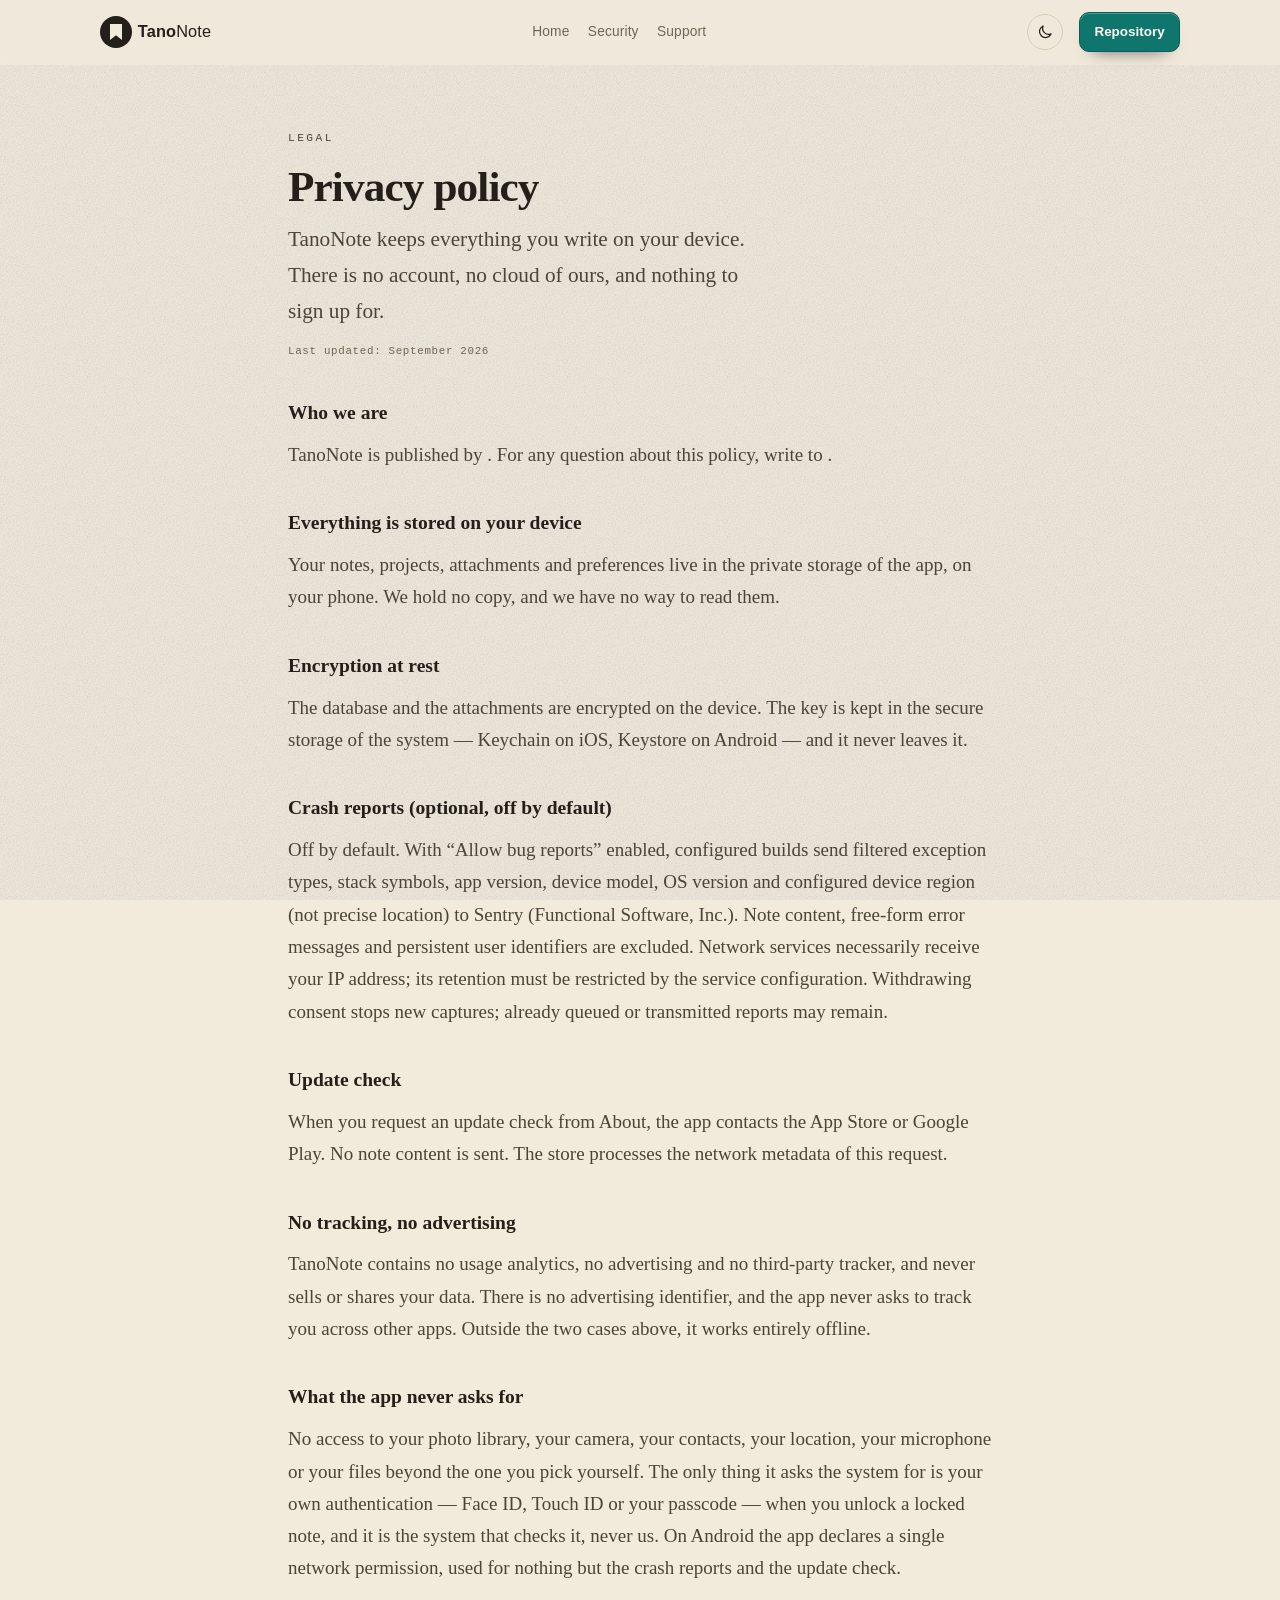
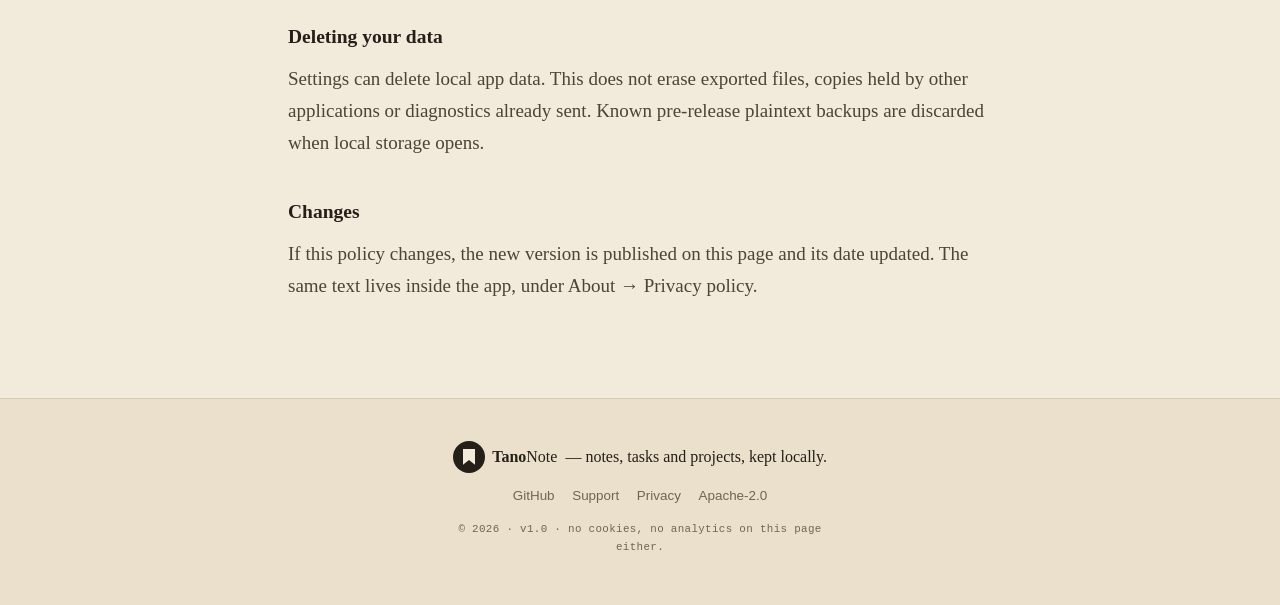
==== commit 2cf27647: "Follow pubspec for the site version, and keep the footer mark whole The site version is no longer ty" ====
--- a/site/privacy/index.html
+++ b/site/privacy/index.html
@@ -79,7 +79,7 @@
 
 <footer class="footer">
   <div class="wrap footer-inner">
-    <p class="footer-brand"><span class="brand-mark" aria-hidden="true"><span class="bookmark"></span></span> <span class="footer-wordmark"><strong>Tano</strong>Note — notes, tasks and projects, kept locally.</span></p>
+    <p class="footer-brand"><span class="footer-logo"><span class="brand-mark" aria-hidden="true"><span class="bookmark"></span></span> <span class="footer-wordmark"><strong>Tano</strong>Note</span></span> <span class="footer-tagline">— notes, tasks and projects, kept locally.</span></p>
     <nav class="footer-nav" aria-label="Footer">
       <a data-cfg-href="repoUrl" href="https://github.com/marxhubert/tano" rel="noopener">GitHub</a>
       <a href="../#support">Support</a>
--- a/site/site.css
+++ b/site/site.css
@@ -126,6 +126,7 @@
 }
 .brand-mark {
   display: grid; place-items: center; width: 32px; height: 32px;
+  flex: none; /* never squashed into an oval by a narrow flex line */
   background: var(--ink); color: var(--paper); border-radius: 50%;
 }
 /* Same bookmark as the one before "locked": 12 by 16, in the mark's colour. */
@@ -508,9 +509,11 @@
 }
 .footer-inner { display: grid; gap: .75rem; justify-items: center; text-align: center; }
 .footer-brand {
-  display: inline-flex; align-items: center; gap: .5rem;
-  font-family: var(--serif); font-size: 1rem; margin: 0;
-}
+  display: flex; flex-wrap: wrap; align-items: center; justify-content: center;
+  gap: .3rem .5rem; font-family: var(--serif); font-size: 1rem; margin: 0;
+}
+/* The mark and the wordmark never split; the tagline may go to its own line. */
+.footer-logo { display: inline-flex; align-items: center; gap: .45rem; }
 .footer-nav { display: flex; flex-wrap: wrap; justify-content: center; gap: .35rem 1.1rem; }
 .footer-nav a { font-family: var(--sans); font-size: .84rem; color: var(--muted); text-decoration: none; }
 .footer-nav a:hover { color: var(--accent); }
@@ -552,5 +555,6 @@
   .sheet-back { display: none; }
   .sheet-front { position: static; transform: rotate(-.6deg); width: 100%; }
   .hero-art { min-height: 0; }
+  .footer-tagline { flex-basis: 100%; }
   .wrap { width: min(1080px, 100% - 1.8rem); }
 }
